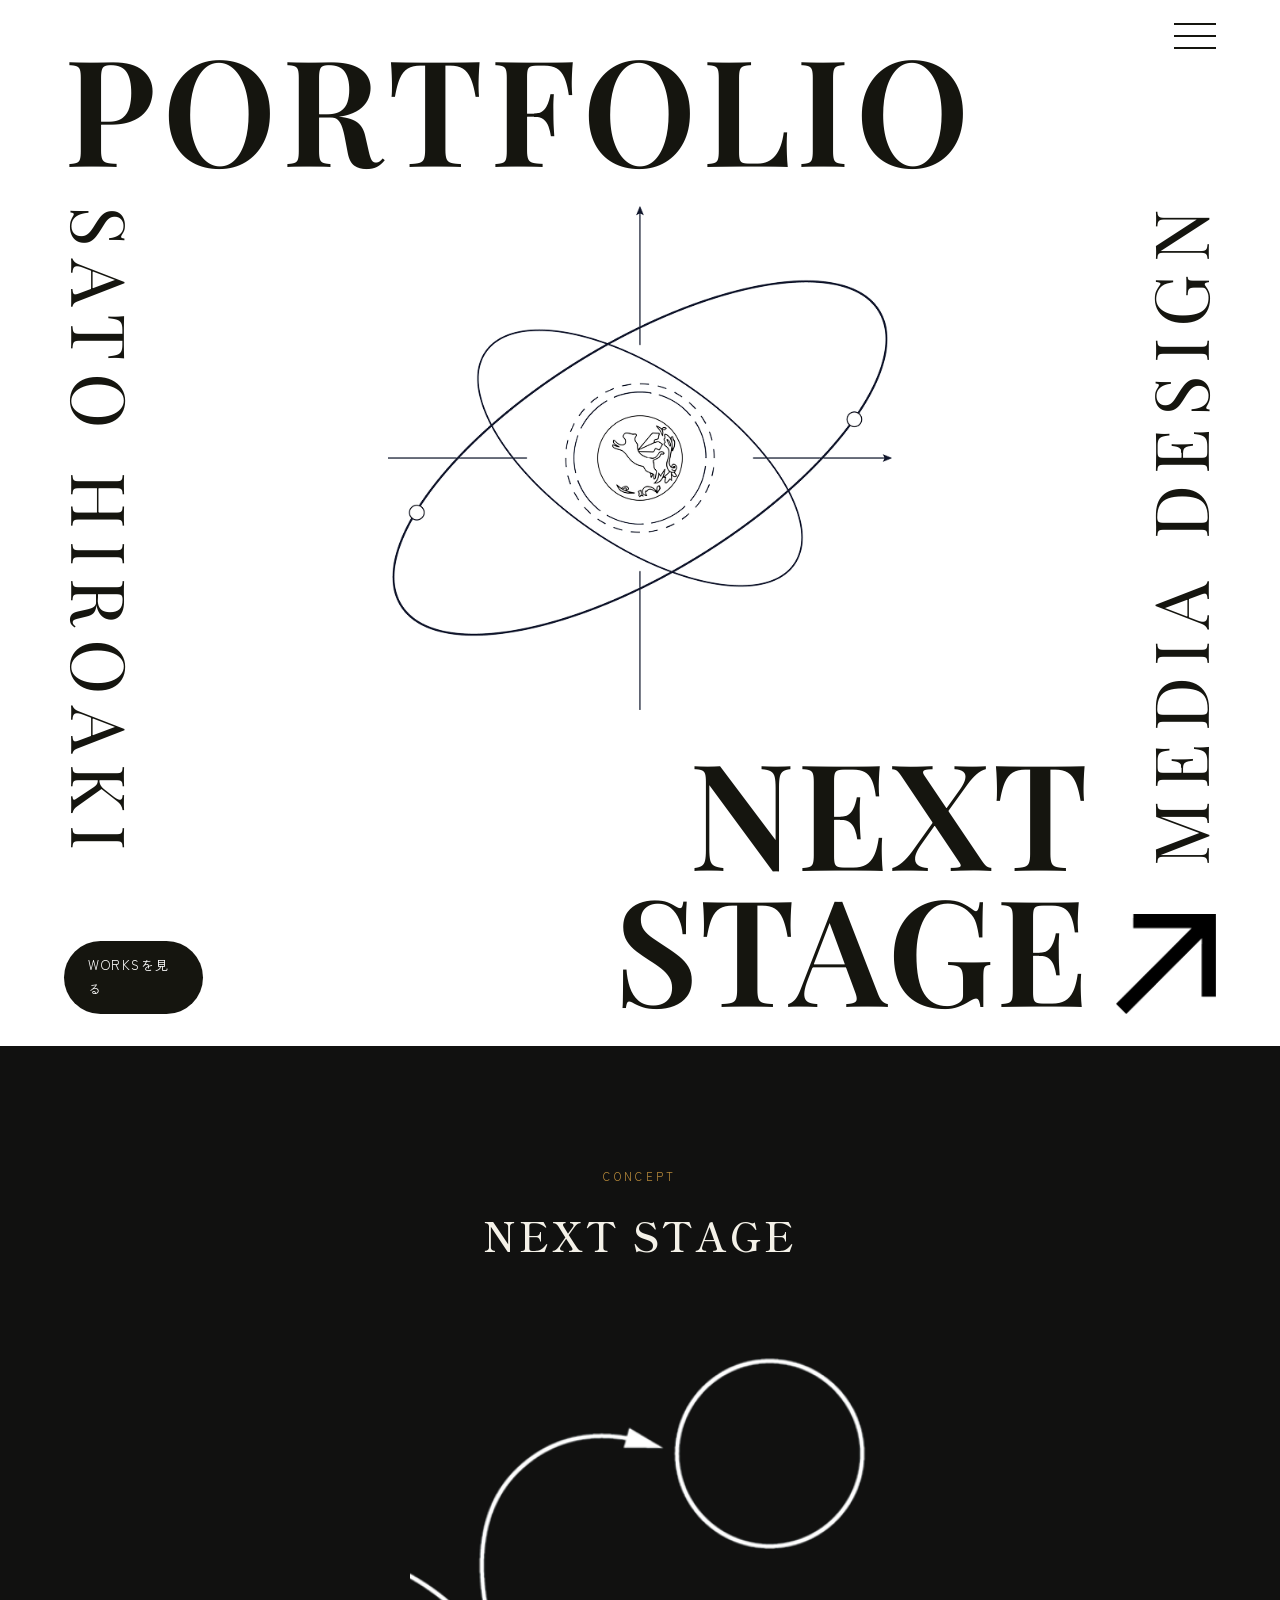
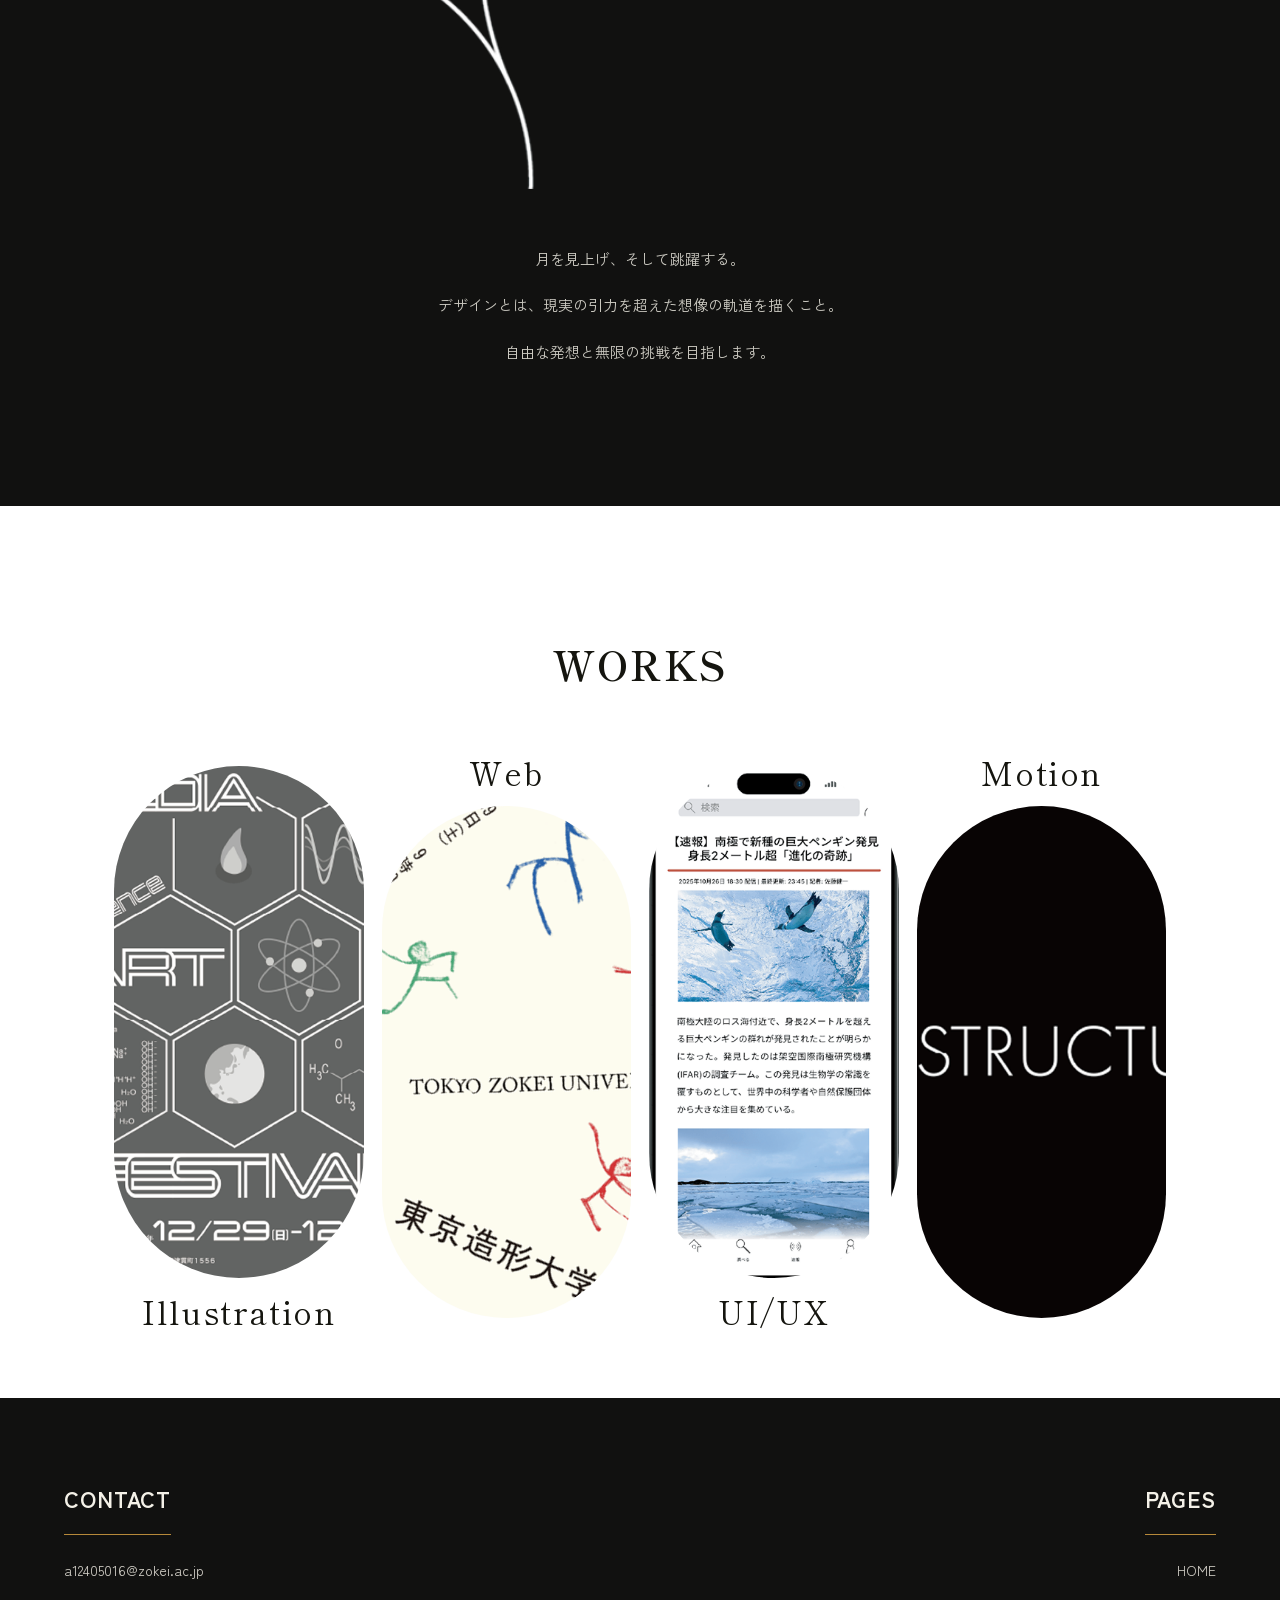
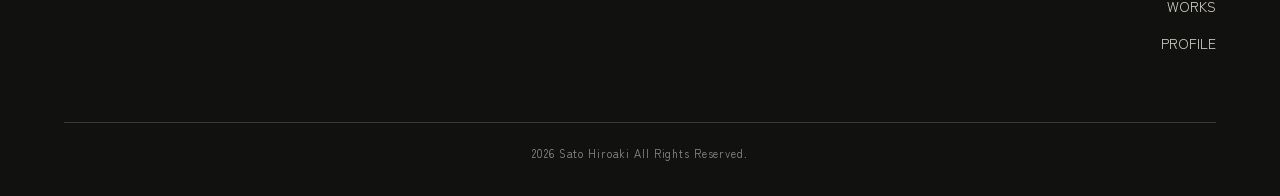
==== index.html @ 1ff60f1c "Add files via upload" ====
<!DOCTYPE html>
<html lang="ja">

<head>
  <meta charset="UTF-8">
  <meta name="viewport" content="width=device-width, initial-scale=1.0">
  <title>PORTFOLIO | Sato Hiroaki</title>
  <meta name="description" content="Sato Hiroakiのポートフォリオサイトです。イラスト、Web、UI/UX、モーションデザインなどの作品を紹介しています。">
  <meta name="author" content="Sato Hiroaki">
  <meta name="title" content="Sato Hiroaki Portfolio">
  <link rel="preconnect" href="https://fonts.googleapis.com">
  <link rel="preconnect" href="https://fonts.gstatic.com" crossorigin>
  <link
    href="https://fonts.googleapis.com/css2?family=Playfair+Display:wght@400;500;600;700&family=Shippori+Mincho:wght@500;600;700&family=Zen+Kaku+Gothic+New:wght@400;500;700&display=swap"
    rel="stylesheet">
  <link rel="icon" href="images/favicon.png">
  <link rel="stylesheet" href="css/style.css">
  <link rel="stylesheet" href="css/footer.css">
</head>

<body>

  <header class="site-header home-header">
    <button class="menu-btn" aria-label="メニューを開く" aria-expanded="false" aria-controls="global-nav">
      <span></span><span></span><span></span>
    </button>
  </header>

  <nav class="nav-overlay" id="global-nav">
    <ul>
      <li><a href="index.html">HOME</a></li>
      <li><a href="html/works.html">WORKS</a></li>
      <li><a href="html/profile.html">PROFILE</a></li>
    </ul>
  </nav>

  <!-- ============ HERO ============ -->
  <section class="hero">
    <div class="hero-brand">
      <a class="logo" href="index.html">PORTFOLIO</a>
    </div>
    <div class="hero-vert left">SATO HIROAKI</div>
    <div class="hero-vert right">MEDIA DESIGN</div>

    <div class="orbit-wrap">
      <img class="orbit" src="images/heroimage.png" alt="">
    </div>

    <div class="hero-foot">
      <div class="hero-title">
        <a class="pill-btn" href="html/works.html">WORKSを見る</a>
        <h1>NEXT STAGE</h1>
        <a class="arrow-badge" href="html/works.html" aria-label="WORKSへ">
          <img src="images/arrow.png" alt="">
        </a>
      </div>
    </div>
  </section>

  <!-- ============ CONCEPT ============ -->
  <section class="concept">
    <div class="wrap">
      <span class="eyebrow">CONCEPT</span>
      <h2>NEXT STAGE</h2>

      <div class="concept-orbit">
        <img src="images/nextstageicon.png" alt="NEXT STAGE" class="concept-orbit-img">
      </div>

      <div class="concept-copy">
        <p>月を見上げ、そして跳躍する。</p>
        <p>デザインとは、現実の引力を超えた想像の軌道を描くこと。</p>
        <p>自由な発想と無限の挑戦を目指します。</p>
      </div>
    </div>
  </section>

  <!-- ============ WORKS PREVIEW ============ -->
  <section class="works-preview">
    <div class="wrap">
      <h2 class="section-title">WORKS</h2>
      <div class="pill-grid">
        <a class="pill-card on-light" href="html/works.html#illustration">
          <div class="ph1"></div>
          <span>Illustration</span>
        </a>
        <a class="pill-card on-light" href="html/worksmore.html#website">
          <div class="ph2"></div>
          <span>Web</span>
        </a>
        <a class="pill-card on-light" href="html/worksmore.html#uiux">
          <div class="ph3"></div>
          <span>UI/UX</span>
        </a>
        <a class="pill-card on-dark" href="html/worksmore.html#motion">
          <div class="ph4"></div>
          <span>Motion</span>
        </a>
      </div>
    </div>
  </section>

  <footer class="site-footer">
    <div class="footer-grid">
      <div class="footer-col">
        <h3>CONTACT</h3>
        <a href="mailto:a12405016@zokei.ac.jp">a12405016@zokei.ac.jp</a>
      </div>
      <div class="footer-col right">
        <h3>PAGES</h3>
        <a href="index.html">HOME</a>
        <a href="html/works.html">WORKS</a>
        <a href="html/profile.html">PROFILE</a>
      </div>
    </div>
    <div class="footer-bottom">2026 Sato Hiroaki All Rights Reserved.</div>
  </footer>

  <script src="js/script.js"></script>
</body>

</html>
---- css/style.css ----
@charset "UTF-8";

/* ==========================================================================
  SATO HIROAKI — PORTFOLIO
========================================================================== */
:root {
  --bg: #FFF;
  --ink: #15150F;
  --ink-soft: #57544A;
  --invert-bg: #111110;
  --invert-ink: #F4F1E8;
  --accent: #B7893A;
  --line: rgba(21, 21, 15, 0.14);
  --line-invert: rgba(244, 241, 232, 0.18);
  --placeholder: #DAD7CC;
  --placeholder-dark: #2A2A26;

  --serif: "Shippori Mincho", "Playfair Display", "Times New Roman", serif;
  --display: "Playfair Display", "Times New Roman", serif;
  --sans: "Zen Kaku Gothic New", "Inter", "Hiragino Kaku Gothic ProN", sans-serif;

  --container: 1180px;
  --gutter: clamp(24px, 5vw, 64px);
}

* {
  box-sizing: border-box;
  margin: 0;
  padding: 0;
}

html {
  scroll-behavior: smooth;
}

body {
  margin: 0;
  background: var(--bg);
  color: var(--ink);
  font-family: var(--sans);
  font-size: 16px;
  line-height: 1.9;
  -webkit-font-smoothing: antialiased;
}

img {
  max-width: 100%;
  display: block;
}

a {
  color: inherit;
  text-decoration: none;
}

h1,
h2,
h3 {
  font-family: var(--serif);
  margin: 0;
  font-weight: 600;
}

p {
  margin: 0;
}

ul {
  list-style: none;
  margin: 0;
  padding: 0;
}

button {
  font-family: inherit;
  cursor: pointer;
}

.wrap {
  max-width: var(--container);
  margin: 0 auto;
  padding-left: var(--gutter);
  padding-right: var(--gutter);
}

/* Placeholder image blocks — swap in real images later */
.ph {
  background:
    linear-gradient(135deg, var(--placeholder) 0%, #C9C5B8 100%);
  border-radius: 4px;
  position: relative;
  overflow: hidden;
  display: flex;
  align-items: center;
  justify-content: center;
}

.ph::after {
  content: "IMAGE";
  font-family: var(--sans);
  font-size: 11px;
  letter-spacing: .18em;
  color: rgba(21, 21, 15, 0.35);
}

.ph.dark {
  background: linear-gradient(135deg, var(--placeholder-dark) 0%, #191917 100%);
}

.ph.dark::after {
  color: rgba(244, 241, 232, 0.35);
}

/* ==========================================================================
  Header / nav
   ========================================================================== */
.site-header {
  position: fixed;
  top: 0;
  left: 0;
  right: 0;
  /* オーバーレイ表示中も、同じ位置の×ボタンを操作できるようにする */
  z-index: 210;
  display: flex;
  align-items: center;
  justify-content: space-between;
  padding: 22px var(--gutter);
  mix-blend-mode: normal;
}

.site-header.on-dark {
  color: var(--invert-ink);
}

/* ホームはヘッダー内にメニューボタンだけを置くため、右端へ寄せる */
.home-header .menu-btn {
  margin-left: auto;
}

.menu-btn span {
  position: absolute;
  left: 0;
  right: 0;
  height: 2px;
  background: currentColor;
  transition: transform .3s ease, opacity .3s ease;
}

.menu-btn span:nth-child(1) {
  top: 1px;
}

.menu-btn span:nth-child(2) {
  top: 13px;
}

.menu-btn span:nth-child(3) {
  top: 25px;
}

.menu-btn.open span:nth-child(1) {
  transform: translateY(12px) rotate(45deg);
}

.menu-btn.open span:nth-child(2) {
  opacity: 0;
}

.menu-btn.open span:nth-child(3) {
  transform: translateY(-12px) rotate(-45deg);
}

/* メニュー背景の上でも×を見やすく保つ */
.menu-btn.open {
  color: var(--invert-ink);
}

.nav-overlay {
  position: fixed;
  inset: 0;
  background: var(--invert-bg);
  color: var(--invert-ink);
  z-index: 200;
  display: flex;
  align-items: center;
  justify-content: center;
  opacity: 0;
  visibility: hidden;
  transition: opacity .4s ease, visibility .4s ease;
}

.nav-overlay.open {
  opacity: 1;
  visibility: visible;
}

.nav-overlay ul {
  display: flex;
  flex-direction: column;
  gap: 22px;
  text-align: center;
}

.nav-overlay a {
  font-family: var(--serif);
  font-size: clamp(28px, 6vw, 44px);
  letter-spacing: .04em;
}

.nav-overlay a:hover {
  color: var(--accent);
}

/* ==========================================================================
  Hero (home)
========================================================================== */

.logo {
  font-family: var(--serif);
  font-size: 20px;
  letter-spacing: .06em;
  font-weight: 600;
}

/* HERO内のロゴとサークルを、同じ高さで横並びにする */
.hero-brand {
  position: absolute;
  top: var(--hero-edge-y);
  left: var(--gutter);
  z-index: 20;
  display: flex;
  align-items: center;
  gap: clamp(20px, 1.5vw, 110px);
  font-size: var(--hero-display-size);
}

.hero .logo {
  font-family: var(--display);
  font-size: 1em;
  line-height: 1;
  letter-spacing: .04em;
}

.header-circle {
  width: 1em;
  aspect-ratio: 1/1;
  border-radius: 50%;
  overflow: hidden;
}

.header-circle img {
  width: 100%;
  height: 100%;
  object-fit: cover;
}

.menu-btn {
  width: 42px;
  height: 28px;
  position: relative;
  background: none;
  border: none;
  cursor: pointer;
  color: inherit;
}

.hero {
  --hero-display-size: clamp(52px, 12vw, 148px);
  --hero-edge-y: clamp(16px, 2.5vw, 40px);
  --hero-brand-gap: clamp(12px, 2vw, 32px);
  --hero-foot-clearance: max(var(--hero-display-size), 64px);
  --hero-vert-size: clamp(12px, 2.6vw, 38px);
  position: relative;
  min-height: 100svh;
  display: flex;
  flex-direction: column;
  justify-content: center;
  gap: clamp(16px, 3vw, 32px);
  padding-top: calc(var(--hero-edge-y) + var(--hero-display-size) + var(--hero-brand-gap));
  padding-bottom: var(--hero-edge-y);
  overflow: hidden;
}

.hero-vert {
  position: absolute;
  top: calc(var(--hero-edge-y) + var(--hero-display-size) + var(--hero-brand-gap));
  bottom: calc(var(--hero-edge-y) + var(--hero-foot-clearance));
  writing-mode: vertical-rl;
  font-family: var(--display);
  font-size: var(--hero-vert-size);
  line-height: 1;
  letter-spacing: .16em;
  white-space: nowrap;
  text-wrap: nowrap;
  display: flex;
  align-items: center;
  z-index: 5;
}

.hero-vert.left {
  left: var(--gutter);
}

.hero-vert.right {
  right: var(--gutter);
  transform: rotate(180deg);
}

.orbit-wrap {
  flex: 1;
  display: flex;
  justify-content: center;
  align-items: center;
  margin: 0 auto;
  width: 140%;
  max-width: 900px;
  padding: 0 clamp(80px, 10vw, 160px);
  min-height: 0;
}

.orbit-wrap svg,
.orbit-wrap img.orbit {
  width: 100%;
  height: auto;
  max-height: 56svh;
  object-fit: contain;
}

.hero-foot {
  display: flex;
  align-items: flex-end;
  justify-content: flex-end;
  gap: 20px;
  flex-wrap: wrap;
  padding: 0 var(--gutter);
}

.hero-foot h1 {
  font-family: var(--display);
  font-size: var(--hero-display-size);
  line-height: .92;
  letter-spacing: .01em;
  text-align: right;
}

.hero-title {
  display: flex;
  align-items: flex-end;
  gap: clamp(12px, 2vw, 28px);
  margin-left: auto;
}

.pill-btn {
  display: inline-flex;
  align-items: center;
  gap: 8px;
  background: var(--ink);
  color: var(--bg);
  padding: 12px 24px;
  border-radius: 999px;
  font-size: 13px;
  letter-spacing: .12em;
}

.pill-btn:hover {
  background: var(--accent);
}

.arrow-badge {
  /* 矢印の高さはこの値で調整（画面幅に応じて可変） */
  --arrow-size: clamp(40px, 8vw, 100px);
  flex-shrink: 0;
  display: flex;
  align-items: center;
  justify-content: center;
  color: var(--ink);
}

.arrow-badge img {
  height: var(--arrow-size);
  width: auto;
  object-fit: contain;
  transition: transform .3s ease;
}

.arrow-badge:hover img {
  transform: translate(4px, -4px);
}

/* ==========================================================================
  Concept (dark) section
  ========================================================================== */
.concept {
  background: var(--invert-bg);
  color: var(--invert-ink);
  padding: 120px 0 140px;
  text-align: center;
  position: relative;
}

.eyebrow {
  font-size: 11px;
  letter-spacing: .3em;
  color: var(--accent);
  display: block;
  margin-bottom: 10px;
}

.concept h2 {
  font-size: clamp(28px, 4vw, 40px);
  letter-spacing: .08em;
  margin-bottom: 56px;
}

.concept-orbit {
  max-width: 460px;
  margin: 0 auto 56px;
}

.concept-orbit svg,
.concept-orbit-img {
  width: 100%;
  height: auto;
}

.concept-copy p {
  font-size: 15px;
  color: rgba(244, 241, 232, 0.82);
  margin-bottom: 18px;
}

.concept-copy p:last-child {
  margin-bottom: 0;
}

/* ==========================================================================
   Works preview (home)
   ========================================================================== */
.works-preview {
  padding: 120px 0;
}

.section-title {
  font-size: clamp(28px, 4vw, 40px);
  text-align: center;
  margin-bottom: 64px;
  letter-spacing: .06em;
}

.pill-grid {
  display: grid;
  grid-template-columns: repeat(4, 1fr);
  gap: 18px;
  align-items: end;
}

.pill-card {
  position: relative;
  border-radius: 999px;
  aspect-ratio: 1/2.05;
  overflow: hidden;
  display: flex;
  align-items: flex-end;
  justify-content: center;
  padding-bottom: 26px;
}

.pill-card .ph {
  position: absolute;
  inset: 0;
  border-radius: 0;
}

/* 写真の上でラベルを読みやすくする下部グラデーション */
.pill-card::after {
  content: "";
  position: absolute;
  inset: 0;
  z-index: 1;
  background: linear-gradient(to top,
      rgba(17, 17, 16, 0.72) 0%,
      rgba(17, 17, 16, 0.28) 22%,
      rgba(17, 17, 16, 0) 46%);
  pointer-events: none;
}

.ph1,
.ph2,
.ph3,
.ph4 {
  position: absolute;
  inset: 0;
  border-radius: 999px;
  /* ピル型の角丸を維持 */
  overflow: hidden;
  /* 中の画像が拡大した際のはみ出しをカット */
}

.ph1::before,
.ph2::before,
.ph3::before,
.ph4::before {
  content: "";
  position: absolute;
  inset: 0;
  background-size: cover;
  background-position: center;
  background-repeat: no-repeat;
  transition: transform 0.3s ease;
  /* ホバー時の滑らかな動き */
}

/* 各画像へのパス指定 */
.ph1::before {
  background-image: url("../images/homeworkill.png");
}

.ph2::before {
  background-image: url("../images/homeworkweb.png");
}

.ph3::before {
  background-image: url("../images/homeworkuiux.png");
}

.ph4::before {
  background-image: url("../images/homeworkmotion.png");
}

/* ホバー時に中の画像(::before)のみを1.05倍に拡大 */
.pill-card:hover .ph1::before,
.pill-card:hover .ph2::before,
.pill-card:hover .ph3::before,
.pill-card:hover .ph4::before {
  transform: scale(1.05);
}

.pill-card span {
  position: relative;
  z-index: 2;
  font-family: var(--serif);
  font-size: 20px;
  letter-spacing: .05em;
  color: var(--invert-ink);
}


.pill-card:nth-child(odd) {
  transform: translateY(0);
}

.pill-card:nth-child(2) {
  transform: translateY(-24px);
}

.pill-card:nth-child(4) {
  transform: translateY(-24px);
}


/* ==========================================================================
  Page header (inner pages)
   ========================================================================== */
.page-head {
  padding: 150px var(--gutter) 40px;
  max-width: var(--container);
  margin: 0 auto;
}

.page-head h1 {
  font-size: clamp(44px, 8vw, 72px);
  letter-spacing: .02em;
}

/* ==========================================================================
  Skills block (works page)
   ========================================================================== */
.skills {
  padding: 0 var(--gutter) 40px;
  max-width: var(--container);
  margin: 0 auto;
}

.skills-eyebrow {
  font-size: 12px;
  letter-spacing: .2em;
  color: var(--ink-soft);
  margin-bottom: 18px;
  display: block;
}

.skills-grid {
  display: grid;
  grid-template-columns: repeat(5, 1fr);
  gap: 14px;
  margin-bottom: 28px;
}

.skill-chip {
  border: 1px solid var(--line);
  border-radius: 10px;
  padding: 14px 10px;
  text-align: center;
}

.skill-chip .name {
  font-size: 12px;
  font-weight: 600;
  letter-spacing: .05em;
  margin-bottom: 6px;
  display: block;
}

.skill-chip .stars {
  font-size: 13px;
  color: var(--accent);
  letter-spacing: 1px;
}

.category-tags {
  display: flex;
  gap: 10px;
  flex-wrap: wrap;
}

.category-tags span {
  font-size: 12px;
  padding: 6px 16px;
  border: 1px solid var(--line);
  border-radius: 999px;
  color: var(--ink-soft);
}

/* ==========================================================================
  Works grid (category sections)
   ========================================================================== */
.category-section {
  padding: 70px var(--gutter);
  max-width: var(--container);
  margin: 0 auto;
  scroll-margin-top: 100px;
}

.category-section h2 {
  font-size: clamp(28px, 5vw, 40px);
  margin-bottom: 44px;
  letter-spacing: .03em;
}

.work-grid {
  display: grid;
  grid-template-columns: repeat(3, 1fr);
  gap: 40px 32px;
}

.work-card .ph {
  aspect-ratio: 4/5;
  margin-bottom: 20px;
  transition: transform .3s ease;
  transform-origin: center center;
}

.work-card .ph:hover {
  transform: scale(1.02);
}

.work-card.wide .ph {
  aspect-ratio: 16/10;
}

.work-card h3 {
  font-size: 20px;
  margin-bottom: 12px;
  letter-spacing: .02em;
}

.work-card p.desc {
  font-size: 13.5px;
  color: var(--ink-soft);
  margin-bottom: 12px;
}

.tag {
  display: inline-block;
  font-size: 11px;
  letter-spacing: .1em;
  color: var(--accent);
  border: 1px solid var(--accent);
  border-radius: 999px;
  padding: 4px 12px;
}



/* ==========================================================================
   Responsive
   ========================================================================== */
@media (min-width:901px) {
  .hero {
    /* PCでは画面の高さを基準に、左右の縦組みを同じサイズで揃える */
    --hero-vert-size: clamp(22px, 40svh, 75px);
  }

  /* 枠外に文字を表示するため、カード自体の「はみ出し禁止」を解除 */
  .pill-card {
    overflow: visible;
  }

  /* 文字が外に出るため、読みやすくするための暗いグラデーションを非表示に */
  .pill-card::after {
    display: none;
  }

  /* テキストのスタイル調整（黒文字化・枠外へ配置） */
  .pill-card span {
    position: absolute;
    color: var(--ink);
    /* 文字色を黒ベースに[cite: 2] */
    font-size: 32px;
    /* テキストサイズ（画像に合わせて大きめに設定） */
    left: 50%;
    transform: translateX(-50%);
    white-space: nowrap;
  }

  /* 1・3番目（奇数）はテキストを下に */
  .pill-card:nth-child(odd) span {
    bottom: -64px;
  }

  /* 2・4番目（偶数）はテキストを上に */
  .pill-card:nth-child(even) span {
    top: -64px;
  }

  /* カード自体の上下のズレを調整（デフォルトの設定を上書き）[cite: 2] */
  .pill-card:nth-child(odd) {
    transform: translateY(0);
  }

  .pill-card:nth-child(even) {
    transform: translateY(40px);
    /* 偶数番目を少し下へずらしてリズムを強調 */
  }
}

@media (max-width:900px) {
  .pill-grid {
    grid-template-columns: repeat(2, 1fr);
  }

  .pill-card:nth-child(2n) {
    transform: translateY(0);
  }

  .work-grid {
    grid-template-columns: repeat(2, 1fr);
  }

  .others-grid {
    grid-template-columns: repeat(2, 1fr);
  }

  .profile-hero {
    grid-template-columns: 1fr;
  }

  .profile-photo {
    order: -1;
    max-width: 340px;
    margin: 0 auto;
  }

  .skills-grid {
    grid-template-columns: repeat(3, 1fr);
  }

  .orbit-wrap {
    max-width: 560px;
    padding: 0 clamp(30px, 8vw, 80px);
  }

  .footer-grid {
    grid-template-columns: 1fr;
    gap: 56px;
  }

  .footer-col.right {
    text-align: left;
  }
}

@media (max-width:560px) {
  :root {
    --gutter: 20px;
  }

  .hero {
    --hero-foot-clearance: 180px;
    padding-top: 92px;
  }

  .hero-brand {
    top: 22px;
  }

  .orbit-wrap {
    max-width: 380px;
    padding: 0 clamp(20px, 6vw, 48px);
  }

  .hero-foot {
    flex-direction: column;
    align-items: flex-start;
    gap: 26px;
  }

  .hero-title {
    align-self: flex-end;
    display: grid;
    grid-template-columns: auto 1fr;
    gap: 12px;
  }

  .hero-title .pill-btn {
    grid-column: 1;
    grid-row: 2;
    align-self: end;
  }

  .hero-title h1 {
    grid-column: 2;
    grid-row: 2;
  }

  .hero-title .arrow-badge {
    grid-column: 2;
    grid-row: 1;
    justify-self: end;
  }

  .work-grid {
    grid-template-columns: 1fr;
  }

  .others-grid {
    grid-template-columns: 1fr;
  }

  .pill-grid {
    grid-template-columns: 1fr 1fr;
    gap: 12px;
  }

  .skills-grid {
    grid-template-columns: repeat(2, 1fr);
  }

  .page-head {
    padding-top: 120px;
  }

  .category-section {
    padding: 50px var(--gutter);
  }
}
---- css/footer.css ----
@charset "UTF-8";

/* ==========================================================================
  Footer
========================================================================== */
.site-footer {
    background: var(--invert-bg);
    color: var(--invert-ink);
    padding: 80px var(--gutter) 32px;
}

.footer-grid {
    max-width: var(--container);
    margin: 0 auto;
    display: grid;
    grid-template-columns: 1fr 1fr;
    gap: 40px;
}

.footer-col h3 {
    font-family: var(--sans);
    font-weight: 600;
    font-size: 22px;
    letter-spacing: .04em;
    padding-bottom: 14px;
    border-bottom: 1px solid var(--accent);
    display: inline-block;
    margin-bottom: 22px;
}

.footer-col.right {
    text-align: right;
}

.footer-col.right h3 {
    border-color: var(--accent);
}

.footer-col a,
.footer-col p {
    display: block;
    font-size: 14px;
    color: rgba(244, 241, 232, 0.85);
    margin-bottom: 10px;
}

.footer-col.right a:hover {
    color: var(--accent);
}

.footer-bottom {
    max-width: var(--container);
    margin: 56px auto 0;
    padding-top: 20px;
    border-top: 1px solid var(--line-invert);
    text-align: center;
    font-size: 11px;
    letter-spacing: .08em;
    color: rgba(244, 241, 232, 0.55);
}
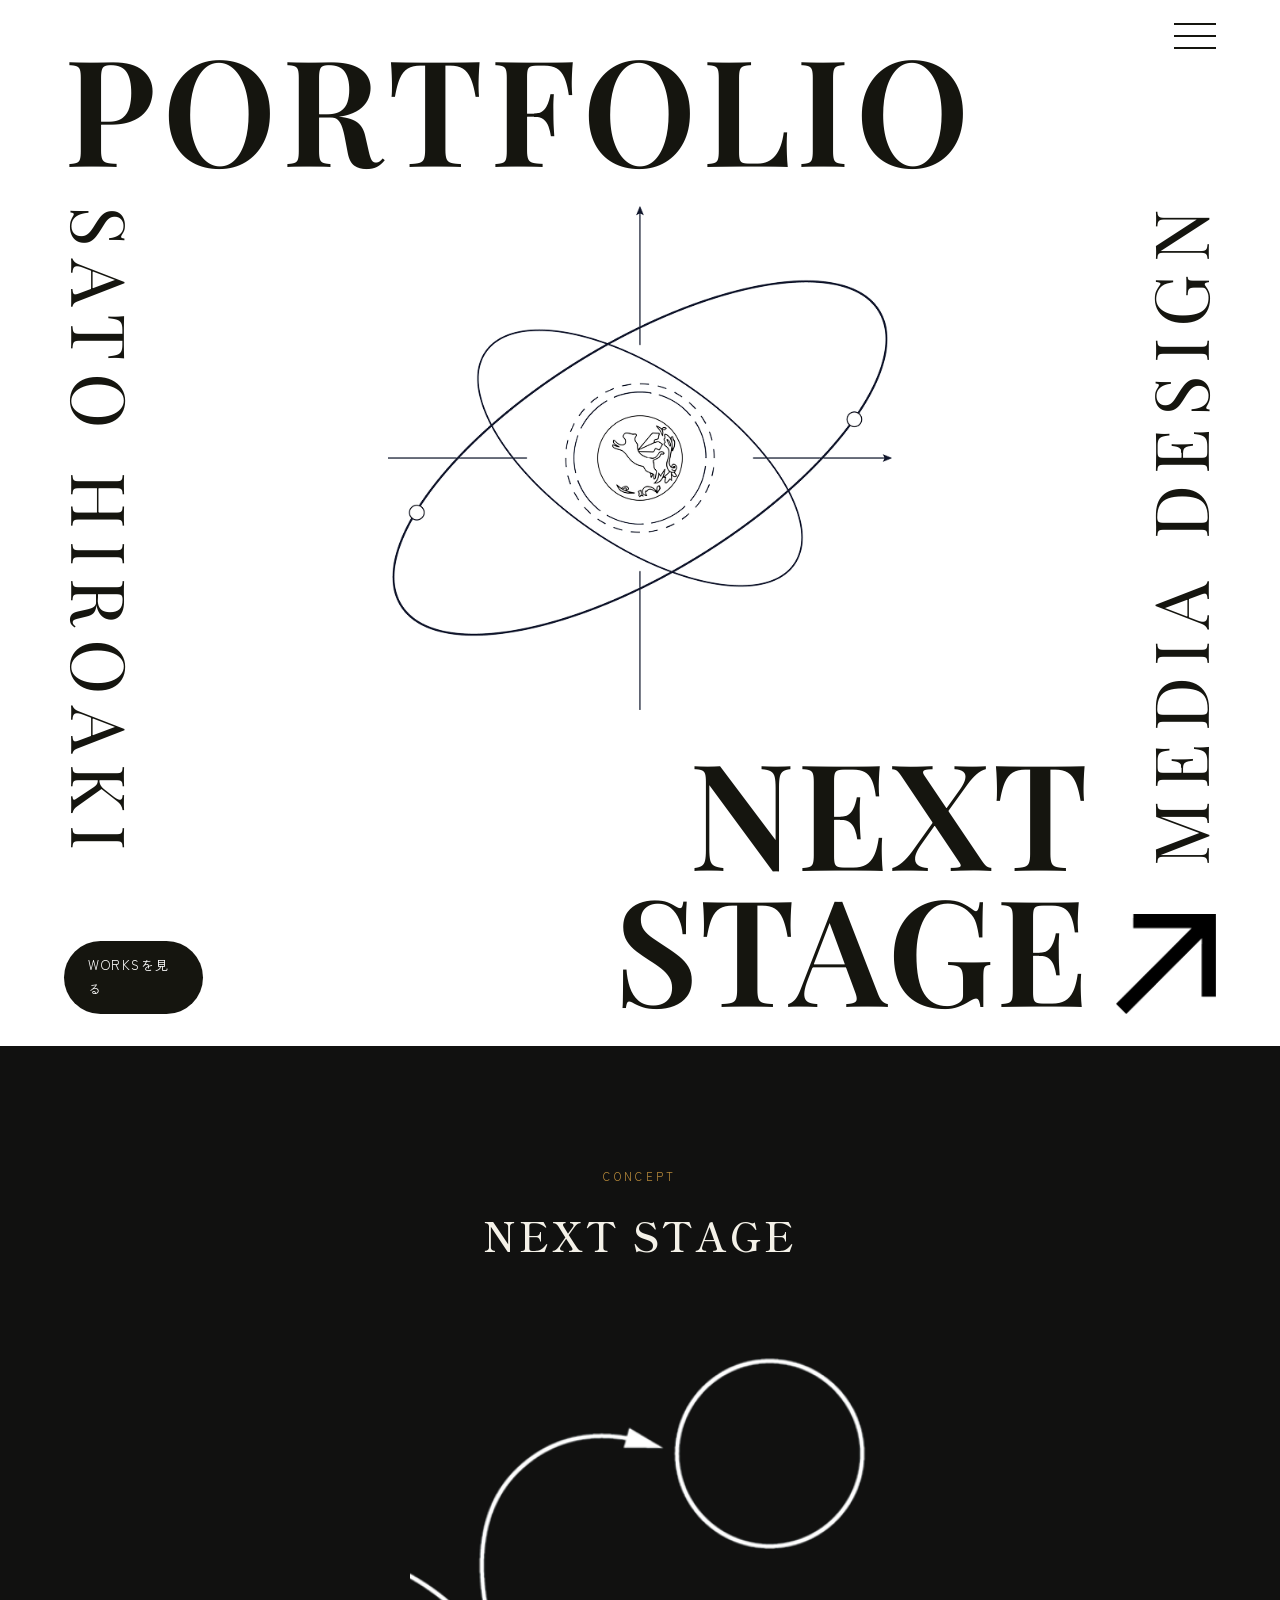
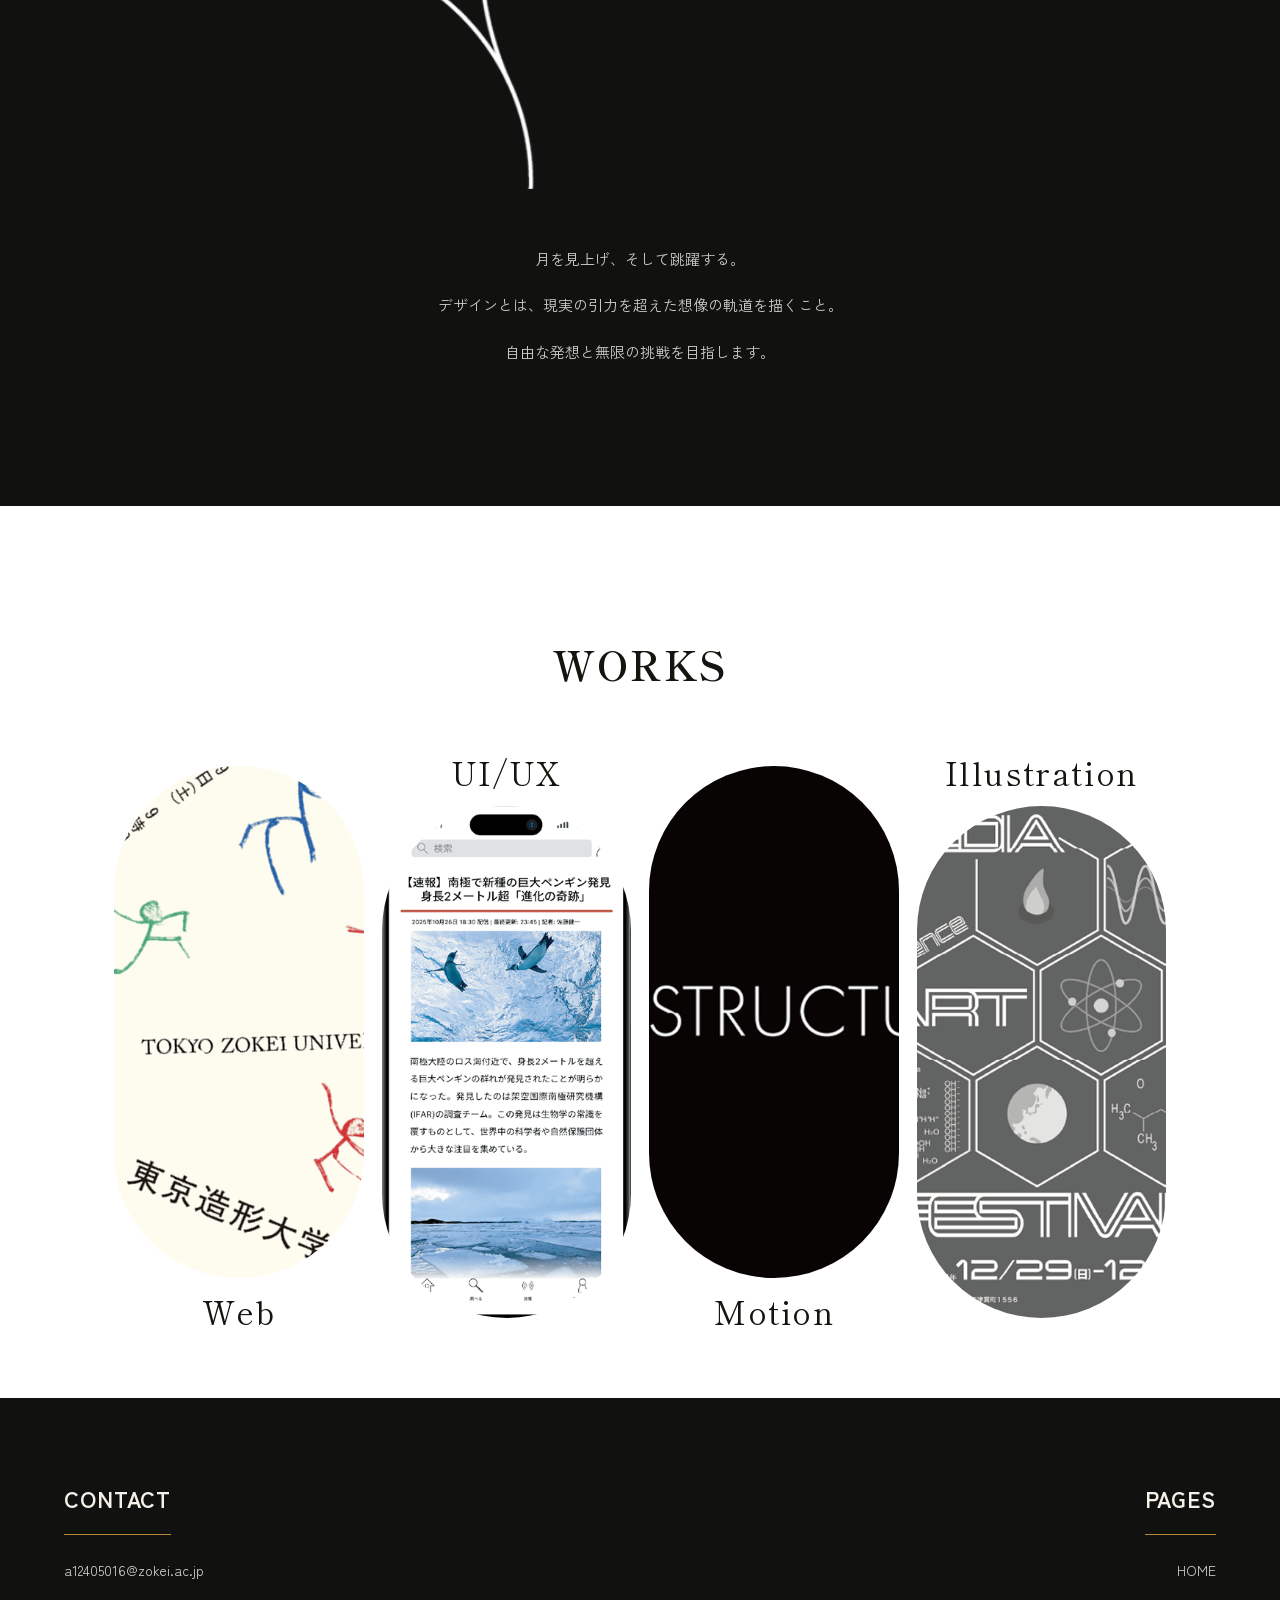
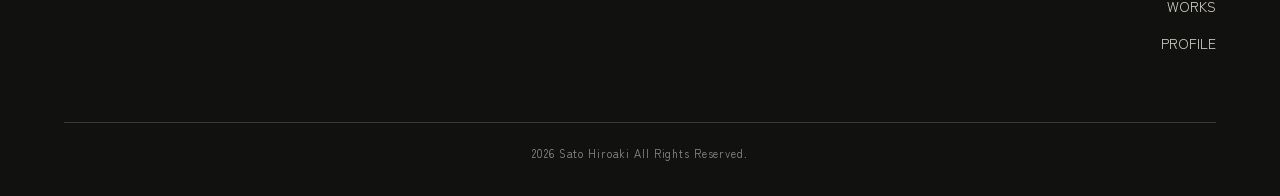
==== commit 028f7996: "Add files via upload" ====
--- a/index.html
+++ b/index.html
@@ -5,6 +5,7 @@
   <meta charset="UTF-8">
   <meta name="viewport" content="width=device-width, initial-scale=1.0">
   <title>PORTFOLIO | Sato Hiroaki</title>
+  <meta name="robots" content="noindex">
   <meta name="description" content="Sato Hiroakiのポートフォリオサイトです。イラスト、Web、UI/UX、モーションデザインなどの作品を紹介しています。">
   <meta name="author" content="Sato Hiroaki">
   <meta name="title" content="Sato Hiroaki Portfolio">
@@ -18,8 +19,9 @@
   <link rel="stylesheet" href="css/footer.css">
 </head>
 
-<body>
+<body class="is-loading">
 
+  <!-- ============ HEADER ============ -->
   <header class="site-header home-header">
     <button class="menu-btn" aria-label="メニューを開く" aria-expanded="false" aria-controls="global-nav">
       <span></span><span></span><span></span>
@@ -80,21 +82,21 @@
     <div class="wrap">
       <h2 class="section-title">WORKS</h2>
       <div class="pill-grid">
+        <a class="pill-card on-light" href="html/works.html#website">
+          <div class="ph2"></div>
+          <span>Web</span>
+        </a>
+        <a class="pill-card on-light" href="html/works.html#uiux">
+          <div class="ph3"></div>
+          <span>UI/UX</span>
+        </a>
+        <a class="pill-card on-dark" href="html/works.html#motion">
+          <div class="ph4"></div>
+          <span>Motion</span>
+        </a>
         <a class="pill-card on-light" href="html/works.html#illustration">
           <div class="ph1"></div>
           <span>Illustration</span>
-        </a>
-        <a class="pill-card on-light" href="html/worksmore.html#website">
-          <div class="ph2"></div>
-          <span>Web</span>
-        </a>
-        <a class="pill-card on-light" href="html/worksmore.html#uiux">
-          <div class="ph3"></div>
-          <span>UI/UX</span>
-        </a>
-        <a class="pill-card on-dark" href="html/worksmore.html#motion">
-          <div class="ph4"></div>
-          <span>Motion</span>
         </a>
       </div>
     </div>
@@ -116,6 +118,22 @@
     <div class="footer-bottom">2026 Sato Hiroaki All Rights Reserved.</div>
   </footer>
 
+
+  <div id="loading" aria-hidden="true">
+    <div class="loading-inner">
+      <div class="loading-ring-wrap">
+        <svg class="loading-ring" viewBox="0 0 240 240" width="200" height="200">
+          <circle class="ring-track" cx="120" cy="120" r="100" />
+          <circle class="ring-dash" cx="120" cy="120" r="118" />
+          <circle class="ring-progress" cx="120" cy="120" r="100" transform="rotate(-90 120 120)" />
+          <circle class="ring-dot" cx="120" cy="20" r="5" />
+        </svg>
+        <img src="images/profileicon.png" alt="" class="loading-icon">
+      </div>
+      <div class="loading-percent">0%</div>
+    </div>
+  </div>
+
   <script src="js/script.js"></script>
 </body>
 
--- a/css/style.css
+++ b/css/style.css
@@ -111,6 +111,148 @@
   color: rgba(244, 241, 232, 0.35);
 }
 
+/*loding*/
+#loading {
+  position: fixed;
+  inset: 0;
+  z-index: 9999;
+  background: #fff;
+  display: flex;
+  align-items: center;
+  justify-content: center;
+  transition: opacity .9s cubic-bezier(.65, 0, .35, 1);
+}
+
+#loading.dissolve {
+  opacity: 0;
+  pointer-events: none;
+}
+
+.loading-inner {
+  display: flex;
+  flex-direction: column;
+  align-items: center;
+  gap: 28px;
+}
+
+.loading-ring-wrap {
+  position: relative;
+  width: 200px;
+  height: 200px;
+}
+
+.loading-ring {
+  width: 100%;
+  height: 100%;
+  overflow: visible;
+}
+
+/* 進捗の背景トラック */
+.ring-track {
+  fill: none;
+  stroke: var(--track);
+  stroke-width: 3;
+}
+
+/* 進捗そのもの（2秒でdashoffsetが0になる） */
+.ring-progress {
+  fill: none;
+  stroke: var(--ink);
+  stroke-width: 3;
+  stroke-linecap: round;
+}
+
+/* 外側でゆっくり回る破線（動きをつけるための装飾） */
+.ring-dash {
+  fill: none;
+  stroke: var(--ink);
+  stroke-width: 1;
+  stroke-dasharray: 2 10;
+  opacity: .35;
+  transform-origin: 120px 120px;
+  animation: spin 9s linear infinite;
+}
+
+@keyframes spin {
+  to {
+    transform: rotate(360deg);
+  }
+}
+
+/* 進捗の先端を追いかける光点 */
+.ring-dot {
+  fill: var(--ink);
+}
+
+.loading-percent {
+  font-family: 'Courier New', monospace;
+  font-size: 14px;
+  letter-spacing: .2em;
+  font-variant-numeric: tabular-nums;
+  color: var(--ink);
+}
+
+/* リング内右下 → 中心へ、勢いよく通り過ぎてバウンドしながら収まるアイコン */
+.loading-icon {
+  position: absolute;
+  top: 50%;
+  left: 50%;
+  width: 64px;
+  height: 64px;
+  object-fit: contain;
+  opacity: 0;
+  transform: translate(-50%, -50%) translate(90px, 90px) scale(.25);
+}
+
+.loading-icon.enter {
+  animation: iconEnter .75s cubic-bezier(.2, .7, .3, 1) forwards;
+}
+
+@keyframes iconEnter {
+  0% {
+    opacity: 0;
+    transform: translate(-50%, -50%) translate(90px, 90px) scale(.25);
+  }
+
+  12% {
+    opacity: 1;
+  }
+
+  48% {
+    transform: translate(-50%, -50%) translate(-16px, -16px) scale(1.28);
+  }
+
+  /* 中心を通り過ぎる */
+  68% {
+    transform: translate(-50%, -50%) translate(7px, 7px) scale(.9);
+  }
+
+  84% {
+    transform: translate(-50%, -50%) translate(-3px, -3px) scale(1.04);
+  }
+
+  100% {
+    opacity: 1;
+    transform: translate(-50%, -50%) translate(0, 0) scale(1);
+  }
+}
+
+@media (prefers-reduced-motion: reduce) {
+  .ring-dash {
+    animation: none;
+  }
+
+  #loading {
+    transition-duration: .3s;
+  }
+
+  .loading-icon.enter {
+    animation: none;
+    opacity: 1;
+    transform: translate(-50%, -50%) translate(0, 0) scale(1);
+  }
+}
+
 /* ==========================================================================
   Header / nav
    ========================================================================== */
@@ -780,14 +922,7 @@
     padding: 0 clamp(30px, 8vw, 80px);
   }
 
-  .footer-grid {
-    grid-template-columns: 1fr;
-    gap: 56px;
-  }
-
-  .footer-col.right {
-    text-align: left;
-  }
+  /* フッターのレスポンシブは footer.css に移動しました */
 }
 
 @media (max-width:560px) {
@@ -863,4 +998,71 @@
   .category-section {
     padding: 50px var(--gutter);
   }
+}
+
+/* ==========================================================================
+   Responsive 追加調整（HOME）
+   PC表示は変えず、タブレット・スマホ向けの調整のみ
+   ========================================================================== */
+@media (max-width:900px) {
+
+  /* 「WORKSを見る」ボタンが2行に折り返さないようにする */
+  .hero-title .pill-btn {
+    flex-shrink: 0;
+    white-space: nowrap;
+  }
+
+  /* 2列のカードが縦に長くなりすぎないよう幅を抑える */
+  .pill-grid {
+    max-width: 600px;
+    margin: 0 auto;
+  }
+
+  .concept {
+    padding: 96px 0 112px;
+  }
+
+  .works-preview {
+    padding: 96px 0;
+  }
+}
+
+@media (max-width:560px) {
+  .hero {
+    /* ロゴ「PORTFOLIO」がメニューボタンに重ならないサイズに抑える */
+    --hero-display-size: min(13vw, calc((100vw - 100px) / 7));
+  }
+
+  .concept {
+    padding: 72px 0 88px;
+  }
+
+  .concept h2 {
+    margin-bottom: 36px;
+  }
+
+  .concept-orbit {
+    max-width: 280px;
+    margin-bottom: 36px;
+  }
+
+  .concept-copy p {
+    font-size: 14px;
+  }
+
+  .works-preview {
+    padding: 72px 0 80px;
+  }
+
+  .section-title {
+    margin-bottom: 40px;
+  }
+
+  .pill-card {
+    padding-bottom: 20px;
+  }
+
+  .pill-card span {
+    font-size: 17px;
+  }
 }
--- a/css/footer.css
+++ b/css/footer.css
@@ -57,4 +57,41 @@
     font-size: 11px;
     letter-spacing: .08em;
     color: rgba(244, 241, 232, 0.55);
+}
+
+/* ==========================================================================
+  Footer — レスポンシブ
+  （これまで style.css にしか無かったため、全ページ共通の footer.css に移動）
+========================================================================== */
+@media (max-width: 900px) {
+    .footer-grid {
+        grid-template-columns: 1fr;
+        gap: 48px;
+    }
+
+    .footer-col.right {
+        text-align: left;
+    }
+}
+
+@media (max-width: 560px) {
+    .site-footer {
+        padding: 56px var(--gutter) 28px;
+    }
+
+    .footer-col h3 {
+        font-size: 19px;
+        margin-bottom: 18px;
+    }
+
+    .footer-col a,
+    .footer-col p {
+        /* タップしやすいよう行間を広げる */
+        margin-bottom: 14px;
+        word-break: break-all;
+    }
+
+    .footer-bottom {
+        margin-top: 40px;
+    }
 }
